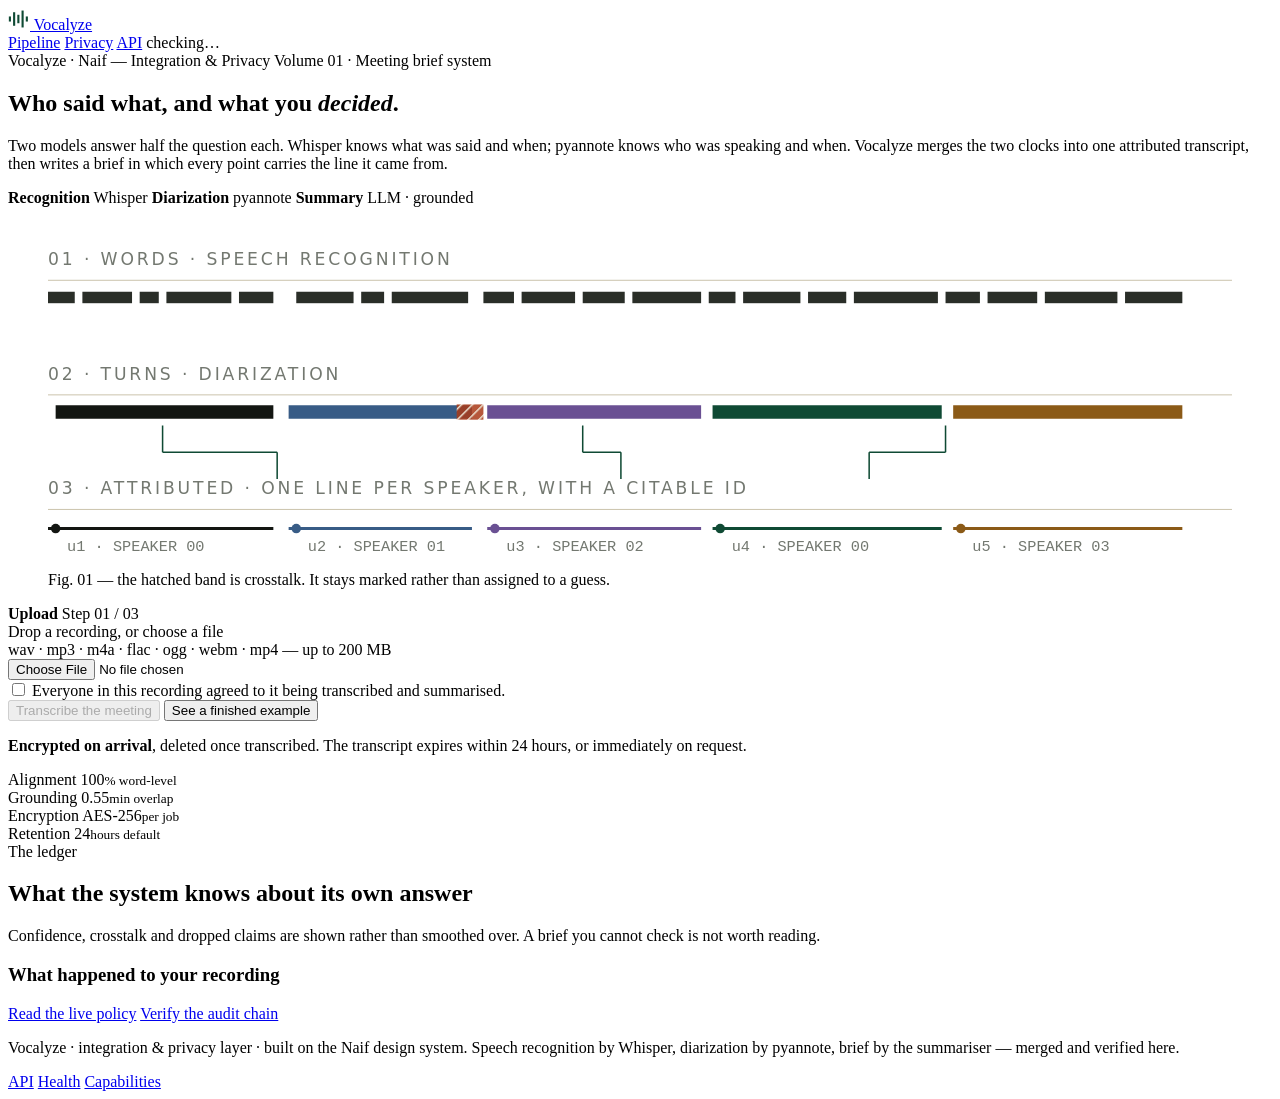
==== public/index.html @ 9ebc63b4 "Initial commit Created from https://vercel.com/new" ====
<!doctype html>
<!-- dir is ltr for the English build. Every rule in styles.css uses logical
     properties, so switching this one attribute to rtl flips the interface. -->
<html lang="en" dir="ltr">
<head>
<meta charset="utf-8">
<meta name="viewport" content="width=device-width, initial-scale=1">
<title>Vocalyze — who said what, and what you decided</title>
<meta name="description" content="Upload a meeting recording. Get a speaker-attributed transcript and a brief where every point cites the line it came from.">
<meta name="theme-color" content="#EFE9D8">
<link rel="preload" as="font" type="font/woff2" crossorigin href="/static/fonts/woff2/thmanyah-serif-display-bold.woff2">
<link rel="preload" as="font" type="font/woff2" crossorigin href="/static/fonts/woff2/thmanyah-serif-text-regular.woff2">
<link rel="preload" as="font" type="font/woff2" crossorigin href="/static/fonts/woff2/thmanyah-sans-medium.woff2">
<link rel="stylesheet" href="/static/fonts.css">
<link rel="stylesheet" href="/static/styles.css">
</head>
<body>

<header class="container masthead">
  <a class="wordmark" href="/">
    <svg width="22" height="22" viewBox="0 0 26 26" aria-hidden="true">
      <rect x="1"  y="10" width="2.5" height="6"  fill="#0F4A34"/>
      <rect x="6"  y="5"  width="2.5" height="16" fill="#0F4A34"/>
      <rect x="11" y="8"  width="2.5" height="10" fill="#0F4A34"/>
      <rect x="16" y="3"  width="2.5" height="20" fill="#0F4A34"/>
      <rect x="21" y="10" width="2.5" height="6"  fill="#0F4A34"/>
    </svg>
    Vocalyze
  </a>
  <nav>
    <a href="#pipeline">Pipeline</a>
    <a href="#ledger">Privacy</a>
    <a href="/docs">API</a>
    <span class="mode-badge" id="mode-badge" data-mode="checking">checking…</span>
  </nav>
</header>

<main>

  <!-- ======================= hero spread ======================= -->
  <section class="container hero">
    <div class="hero-issue">
      <span>Vocalyze · Naif — Integration & Privacy</span>
      <span>Volume 01 · Meeting brief system</span>
    </div>

    <div class="hero-grid">
      <div>
        <h1>Who said what, and what you <em>decided</em>.</h1>
        <p class="hero-lede">
          Two models answer half the question each. Whisper knows what was said and when;
          pyannote knows who was speaking and when. Vocalyze merges the two clocks into one
          attributed transcript, then writes a brief in which every point carries the line it came from.
        </p>

        <div class="hero-byline">
          <span><b>Recognition</b> Whisper</span>
          <span><b>Diarization</b> pyannote</span>
          <span><b>Summary</b> LLM · grounded</span>
        </div>

        <figure class="figure" aria-labelledby="figure-title">
          <svg viewBox="0 0 620 180" role="img">
            <title id="figure-title">Two model timelines merging into one attributed line</title>
            <!-- axis rules -->
            <line x1="0" y1="30"  x2="620" y2="30"  stroke="#C9C0A8" stroke-width=".5"/>
            <line x1="0" y1="90"  x2="620" y2="90"  stroke="#C9C0A8" stroke-width=".5"/>
            <line x1="0" y1="150" x2="620" y2="150" stroke="#C9C0A8" stroke-width=".5"/>

            <text x="0" y="22" font-family="ThmSans, system-ui" font-size="9" fill="#737870" letter-spacing="1.5">01 · WORDS · SPEECH RECOGNITION</text>
            <g fill="#2A2E28">
              <rect x="0"   y="36" width="14" height="6"/><rect x="18"  y="36" width="26" height="6"/>
              <rect x="48"  y="36" width="10" height="6"/><rect x="62"  y="36" width="34" height="6"/>
              <rect x="100" y="36" width="18" height="6"/><rect x="130" y="36" width="30" height="6"/>
              <rect x="164" y="36" width="12" height="6"/><rect x="180" y="36" width="40" height="6"/>
              <rect x="228" y="36" width="16" height="6"/><rect x="248" y="36" width="28" height="6"/>
              <rect x="280" y="36" width="22" height="6"/><rect x="306" y="36" width="36" height="6"/>
              <rect x="346" y="36" width="14" height="6"/><rect x="364" y="36" width="30" height="6"/>
              <rect x="398" y="36" width="20" height="6"/><rect x="422" y="36" width="44" height="6"/>
              <rect x="470" y="36" width="18" height="6"/><rect x="492" y="36" width="26" height="6"/>
              <rect x="522" y="36" width="38" height="6"/><rect x="564" y="36" width="30" height="6"/>
            </g>

            <text x="0" y="82" font-family="ThmSans, system-ui" font-size="9" fill="#737870" letter-spacing="1.5">02 · TURNS · DIARIZATION</text>
            <g fill="none" stroke-width="7">
              <line x1="4"   y1="99" x2="118" y2="99" stroke="#131612"/>
              <line x1="126" y1="99" x2="222" y2="99" stroke="#385C86"/>
              <line x1="230" y1="99" x2="342" y2="99" stroke="#6A5093"/>
              <line x1="348" y1="99" x2="468" y2="99" stroke="#0F4A34"/>
              <line x1="474" y1="99" x2="594" y2="99" stroke="#8B5A17"/>
            </g>
            <!-- crosstalk marker -->
            <rect x="214" y="95" width="14" height="8" fill="url(#hatch)"/>
            <defs>
              <pattern id="hatch" patternUnits="userSpaceOnUse" width="4" height="4" patternTransform="rotate(45)">
                <rect width="4" height="4" fill="#A93A18" opacity=".85"/>
                <line x1="0" y1="0" x2="0" y2="4" stroke="#EFE9D8" stroke-width="1.5"/>
              </pattern>
            </defs>

            <!-- merge indicators — tiny ticks -->
            <g stroke="#0F4A34" stroke-width=".8" fill="none">
              <path d="M60 106 v14 M60 120 h60 M120 120 v14"/>
              <path d="M280 106 v14 M280 120 h20 M300 120 v14"/>
              <path d="M470 106 v14 M470 120 h-40 M430 120 v14"/>
            </g>

            <text x="0" y="142" font-family="ThmSans, system-ui" font-size="9" fill="#737870" letter-spacing="1.5">03 · ATTRIBUTED · ONE LINE PER SPEAKER, WITH A CITABLE ID</text>
            <g font-family="JetBrains Mono, monospace" font-size="8" fill="#131612">
              <g><line x1="0"   y1="160" x2="118" y2="160" stroke="#131612" stroke-width="1.5"/>
                 <circle cx="4" cy="160" r="2.5" fill="#131612"/><text x="10" y="172" fill="#737870">u1 · SPEAKER 00</text></g>
              <g><line x1="126" y1="160" x2="222" y2="160" stroke="#385C86" stroke-width="1.5"/>
                 <circle cx="130" cy="160" r="2.5" fill="#385C86"/><text x="136" y="172" fill="#737870">u2 · SPEAKER 01</text></g>
              <g><line x1="230" y1="160" x2="342" y2="160" stroke="#6A5093" stroke-width="1.5"/>
                 <circle cx="234" cy="160" r="2.5" fill="#6A5093"/><text x="240" y="172" fill="#737870">u3 · SPEAKER 02</text></g>
              <g><line x1="348" y1="160" x2="468" y2="160" stroke="#0F4A34" stroke-width="1.5"/>
                 <circle cx="352" cy="160" r="2.5" fill="#0F4A34"/><text x="358" y="172" fill="#737870">u4 · SPEAKER 00</text></g>
              <g><line x1="474" y1="160" x2="594" y2="160" stroke="#8B5A17" stroke-width="1.5"/>
                 <circle cx="478" cy="160" r="2.5" fill="#8B5A17"/><text x="484" y="172" fill="#737870">u5 · SPEAKER 03</text></g>
            </g>
          </svg>
          <figcaption>Fig. 01 — the hatched band is crosstalk. It stays marked rather than assigned to a guess.</figcaption>
        </figure>
      </div>

      <!-- upload panel, quiet -->
      <aside class="upload" aria-label="Upload a recording">
        <div class="upload__head">
          <b>Upload</b>
          <span>Step 01 / 03</span>
        </div>

        <div class="dropzone" id="dropzone" role="button" tabindex="0" aria-describedby="dropzone-hint">
          <div class="dropzone__title" id="dropzone-title">Drop a recording, or choose a file</div>
          <div class="dropzone__hint" id="dropzone-hint">wav · mp3 · m4a · flac · ogg · webm · mp4 — up to 200 MB</div>
          <input type="file" id="file-input" class="visually-hidden"
                 accept=".wav,.mp3,.m4a,.flac,.ogg,.opus,.webm,.mp4,audio/*,video/mp4">
        </div>

        <label class="consent">
          <input type="checkbox" id="consent">
          <span>Everyone in this recording agreed to it being transcribed and summarised.</span>
        </label>

        <div class="btn-row">
          <button class="btn btn--primary" id="start" disabled>Transcribe the meeting</button>
          <button class="btn btn--quiet" id="load-sample">See a finished example</button>
        </div>

        <p class="notice" id="notice" hidden></p>

        <p class="upload__foot" id="privacy-note">
          <b>Encrypted on arrival</b>, deleted once transcribed. The transcript expires within 24 hours, or immediately on request.
        </p>
      </aside>
    </div>
  </section>

  <!-- ======================= metrics rail ======================= -->
  <section class="container rail" aria-label="What this build promises">
    <div class="rail__grid">
      <div class="rail__cell">
        <span class="rail__lbl">Alignment</span>
        <span class="rail__val">100<small>% word-level</small></span>
      </div>
      <div class="rail__cell">
        <span class="rail__lbl">Grounding</span>
        <span class="rail__val">0.55<small>min overlap</small></span>
      </div>
      <div class="rail__cell">
        <span class="rail__lbl">Encryption</span>
        <span class="rail__val">AES-256<small>per job</small></span>
      </div>
      <div class="rail__cell">
        <span class="rail__lbl">Retention</span>
        <span class="rail__val">24<small>hours default</small></span>
      </div>
    </div>
  </section>

  <!-- ======================= pipeline ======================= -->
  <section class="container pipeline" id="pipeline" hidden>
    <div class="pipeline__head">
      <div>
        <span class="kicker"><span class="rule"></span>Now processing</span>
        <h2 id="pipeline-title">Working through the recording</h2>
      </div>
      <span class="meta num" id="pipeline-file"></span>
    </div>
    <div class="stages" id="stages"></div>
  </section>

  <!-- ======================= results ======================= -->
  <section class="container results" id="results" hidden>
    <span class="kicker"><span class="rule"></span>Who held the floor</span>
    <div class="ribbon">
      <div class="ribbon__track" id="ribbon" role="img" aria-label="Who held the floor across the meeting"></div>
      <div class="ribbon__scale">
        <span class="meta num">0:00</span>
        <span class="meta" id="ribbon-legend"></span>
        <span class="meta num" id="ribbon-end"></span>
      </div>
    </div>

    <div class="results__grid">
      <div class="panel">
        <span class="kicker"><span class="rule"></span>The brief</span>
        <h2 class="panel-title" style="margin-block:.4rem 0">What it all meant</h2>
        <p class="panel-note meta" id="brief-note"></p>

        <p class="brief-summary" id="summary"></p>

        <div class="brief-group" id="group-decisions" hidden>
          <h3>Decisions</h3>
          <ul class="brief-list" id="decisions"></ul>
        </div>
        <div class="brief-group" id="group-actions" hidden>
          <h3>Action items</h3>
          <ul class="brief-list" id="actions"></ul>
        </div>
        <div class="brief-group" id="group-points" hidden>
          <h3>Key points</h3>
          <ul class="brief-list" id="points"></ul>
        </div>

        <div class="btn-row">
          <button class="btn btn--quiet" data-export="md">Brief · Markdown</button>
          <button class="btn btn--quiet" data-export="srt">Subtitles · SRT</button>
          <button class="btn btn--quiet" data-export="json">Full · JSON</button>
        </div>
      </div>

      <div class="transcript-col">
        <div class="panel">
          <span class="kicker"><span class="rule"></span>The transcript</span>
          <h2 class="panel-title" style="margin-block:.4rem 0">Who said what</h2>
          <p class="panel-note meta" id="transcript-note"></p>
          <div class="transcript" id="transcript"></div>
        </div>
      </div>
    </div>
  </section>

  <!-- ======================= ledger ======================= -->
  <section class="container ledger" id="ledger">
    <span class="kicker"><span class="rule"></span>The ledger</span>
    <h2>What the system knows about its own answer</h2>
    <p class="meta">Confidence, crosstalk and dropped claims are shown rather than smoothed over. A brief you cannot check is not worth reading.</p>

    <div class="ledger__grid" id="quality"></div>

    <div class="receipts-wrap">
      <h3>What happened to your recording</h3>
      <ul class="receipts" id="receipts"></ul>

      <div class="btn-row">
        <button class="btn btn--danger" id="delete-job" hidden>Delete this recording now</button>
        <a class="btn btn--quiet" href="/v1/privacy/policy" target="_blank" rel="noopener">Read the live policy</a>
        <a class="btn btn--quiet" href="/v1/privacy/audit/verify" target="_blank" rel="noopener">Verify the audit chain</a>
      </div>
    </div>
  </section>
</main>

<footer class="container site-foot">
  <div class="colophon">
    <p>
      Vocalyze · integration & privacy layer · built on the Naif design system.
      Speech recognition by Whisper, diarization by pyannote, brief by the summariser — merged and verified here.
    </p>
    <nav>
      <a href="/docs">API</a>
      <a href="/v1/health">Health</a>
      <a href="/v1/capabilities">Capabilities</a>
    </nav>
  </div>
</footer>

<script src="/static/demo-data.js"></script>
<script src="/static/app.js"></script>
</body>
</html>
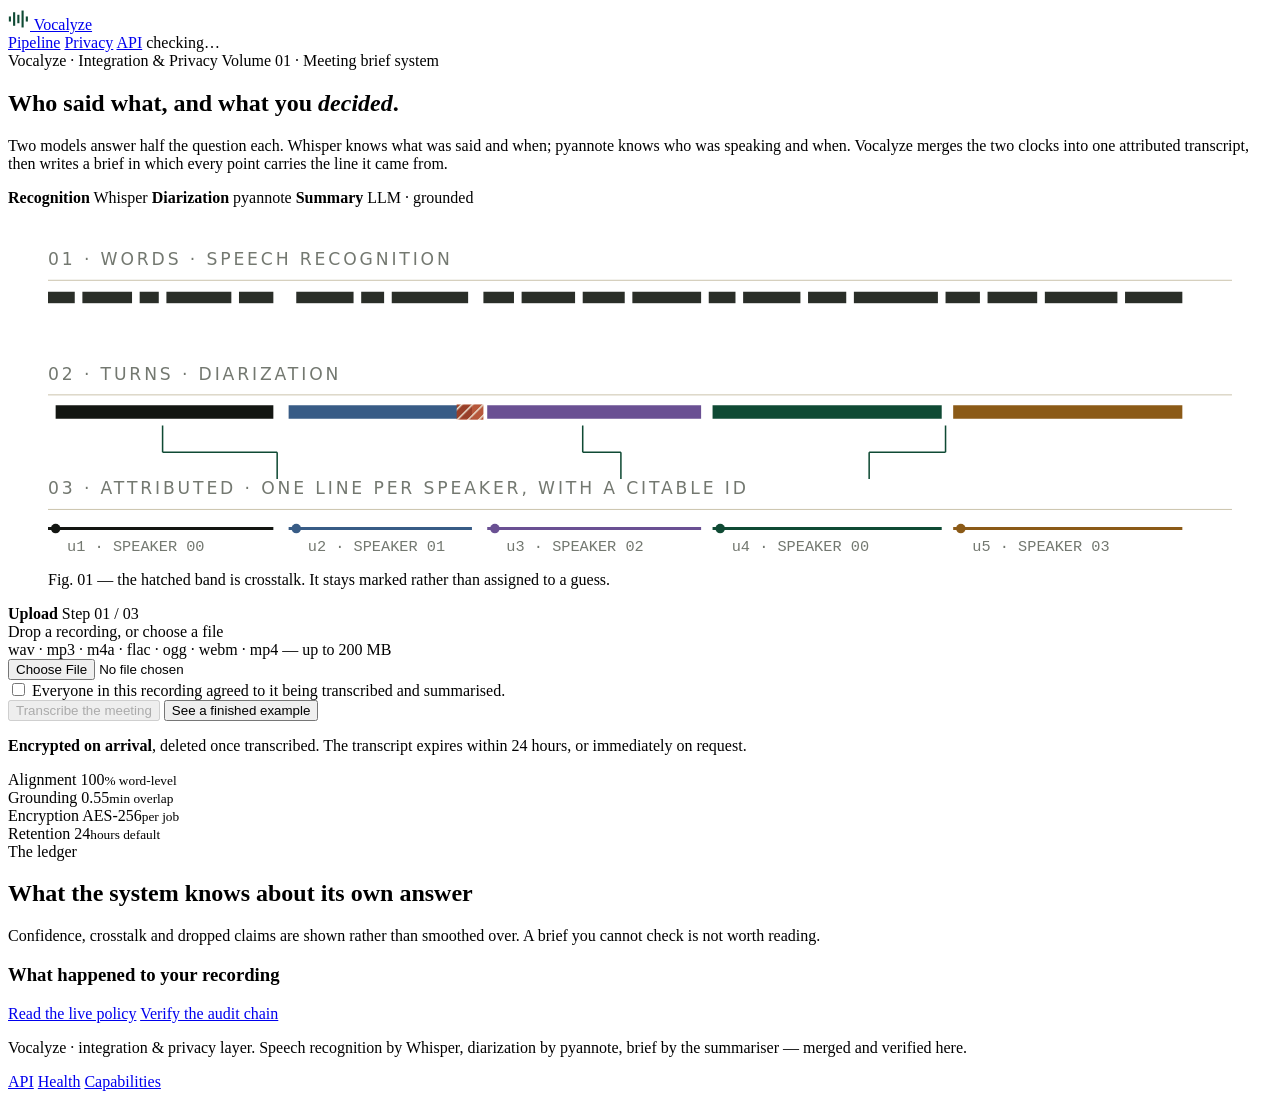
==== commit 3bb117d7: "Review pass: fix five defects, add the test suite, clean the deliverable Correctness - store.authori" ====
--- a/public/index.html
+++ b/public/index.html
@@ -40,7 +40,7 @@
   <!-- ======================= hero spread ======================= -->
   <section class="container hero">
     <div class="hero-issue">
-      <span>Vocalyze · Naif — Integration & Privacy</span>
+      <span>Vocalyze · Integration & Privacy</span>
       <span>Volume 01 · Meeting brief system</span>
     </div>
 
@@ -265,7 +265,7 @@
 <footer class="container site-foot">
   <div class="colophon">
     <p>
-      Vocalyze · integration & privacy layer · built on the Naif design system.
+      Vocalyze · integration & privacy layer.
       Speech recognition by Whisper, diarization by pyannote, brief by the summariser — merged and verified here.
     </p>
     <nav>
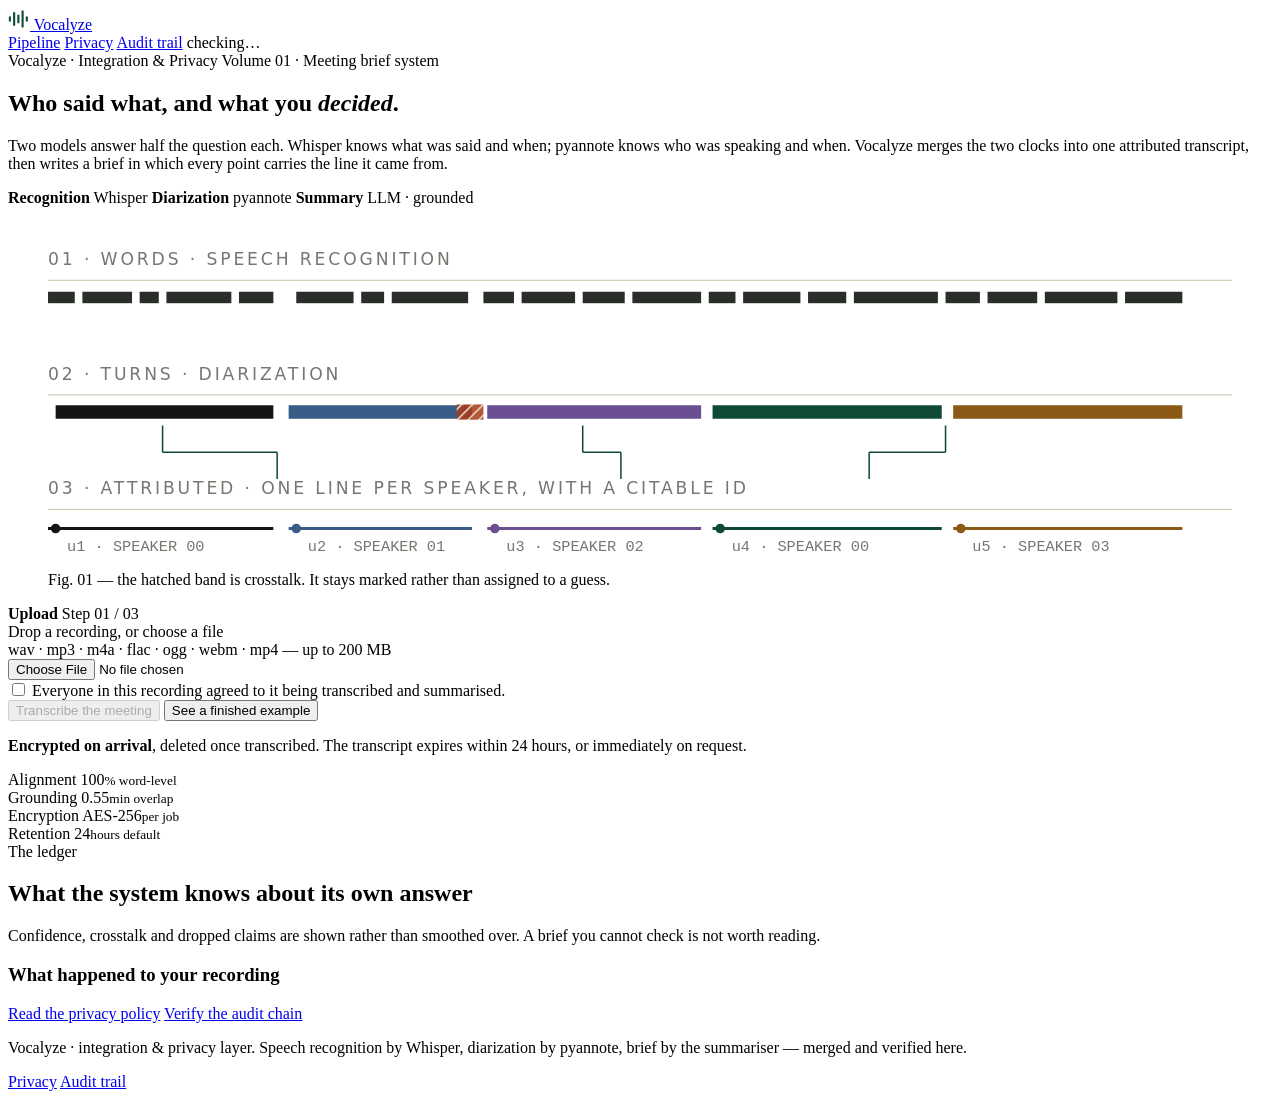
==== commit d6a99679: "Make the policy and the audit trail pages of the product Both were links out: one to a raw JSON rout" ====
--- a/public/index.html
+++ b/public/index.html
@@ -8,6 +8,9 @@
 <title>Vocalyze — who said what, and what you decided</title>
 <meta name="description" content="Upload a meeting recording. Get a speaker-attributed transcript and a brief where every point cites the line it came from.">
 <meta name="theme-color" content="#EFE9D8">
+<!-- Inline, so there is no second request and no 404 in the console. The
+     waveform is the wordmark's mark at tab size. -->
+<link rel="icon" href="data:image/svg+xml,%3Csvg xmlns='http://www.w3.org/2000/svg' viewBox='0 0 26 26'%3E%3Crect width='26' height='26' fill='%23EFE9D8'/%3E%3Cg fill='%230F4A34'%3E%3Crect x='1' y='10' width='2.5' height='6'/%3E%3Crect x='6' y='5' width='2.5' height='16'/%3E%3Crect x='11' y='8' width='2.5' height='10'/%3E%3Crect x='16' y='3' width='2.5' height='20'/%3E%3Crect x='21' y='10' width='2.5' height='6'/%3E%3C/g%3E%3C/svg%3E">
 <link rel="preload" as="font" type="font/woff2" crossorigin href="/static/fonts/woff2/thmanyah-serif-display-bold.woff2">
 <link rel="preload" as="font" type="font/woff2" crossorigin href="/static/fonts/woff2/thmanyah-serif-text-regular.woff2">
 <link rel="preload" as="font" type="font/woff2" crossorigin href="/static/fonts/woff2/thmanyah-sans-medium.woff2">
@@ -29,8 +32,8 @@
   </a>
   <nav>
     <a href="#pipeline">Pipeline</a>
-    <a href="#ledger">Privacy</a>
-    <a href="/docs">API</a>
+    <a href="/privacy.html">Privacy</a>
+    <a href="/audit.html">Audit trail</a>
     <span class="mode-badge" id="mode-badge" data-mode="checking">checking…</span>
   </nav>
 </header>
@@ -255,8 +258,8 @@
 
       <div class="btn-row">
         <button class="btn btn--danger" id="delete-job" hidden>Delete this recording now</button>
-        <a class="btn btn--quiet" href="/v1/privacy/policy" target="_blank" rel="noopener">Read the live policy</a>
-        <a class="btn btn--quiet" href="/v1/privacy/audit/verify" target="_blank" rel="noopener">Verify the audit chain</a>
+        <a class="btn btn--quiet" href="/privacy.html">Read the privacy policy</a>
+        <a class="btn btn--quiet" href="/audit.html">Verify the audit chain</a>
       </div>
     </div>
   </section>
@@ -269,14 +272,19 @@
       Speech recognition by Whisper, diarization by pyannote, brief by the summariser — merged and verified here.
     </p>
     <nav>
-      <a href="/docs">API</a>
-      <a href="/v1/health">Health</a>
-      <a href="/v1/capabilities">Capabilities</a>
+      <a href="/privacy.html">Privacy</a>
+      <a href="/audit.html">Audit trail</a>
     </nav>
   </div>
 </footer>
 
 <script src="/static/demo-data.js"></script>
+<!-- The pipeline and the in-browser models. Loaded before app.js, which uses
+     them to transcribe locally when no API answers — the static build's whole
+     point. Both are inert when a server is there to do the work. -->
+<script src="/static/pipeline.js"></script>
+<script src="/static/audit.js"></script>
+<script src="/static/browser-asr.js"></script>
 <script src="/static/app.js"></script>
 </body>
 </html>
